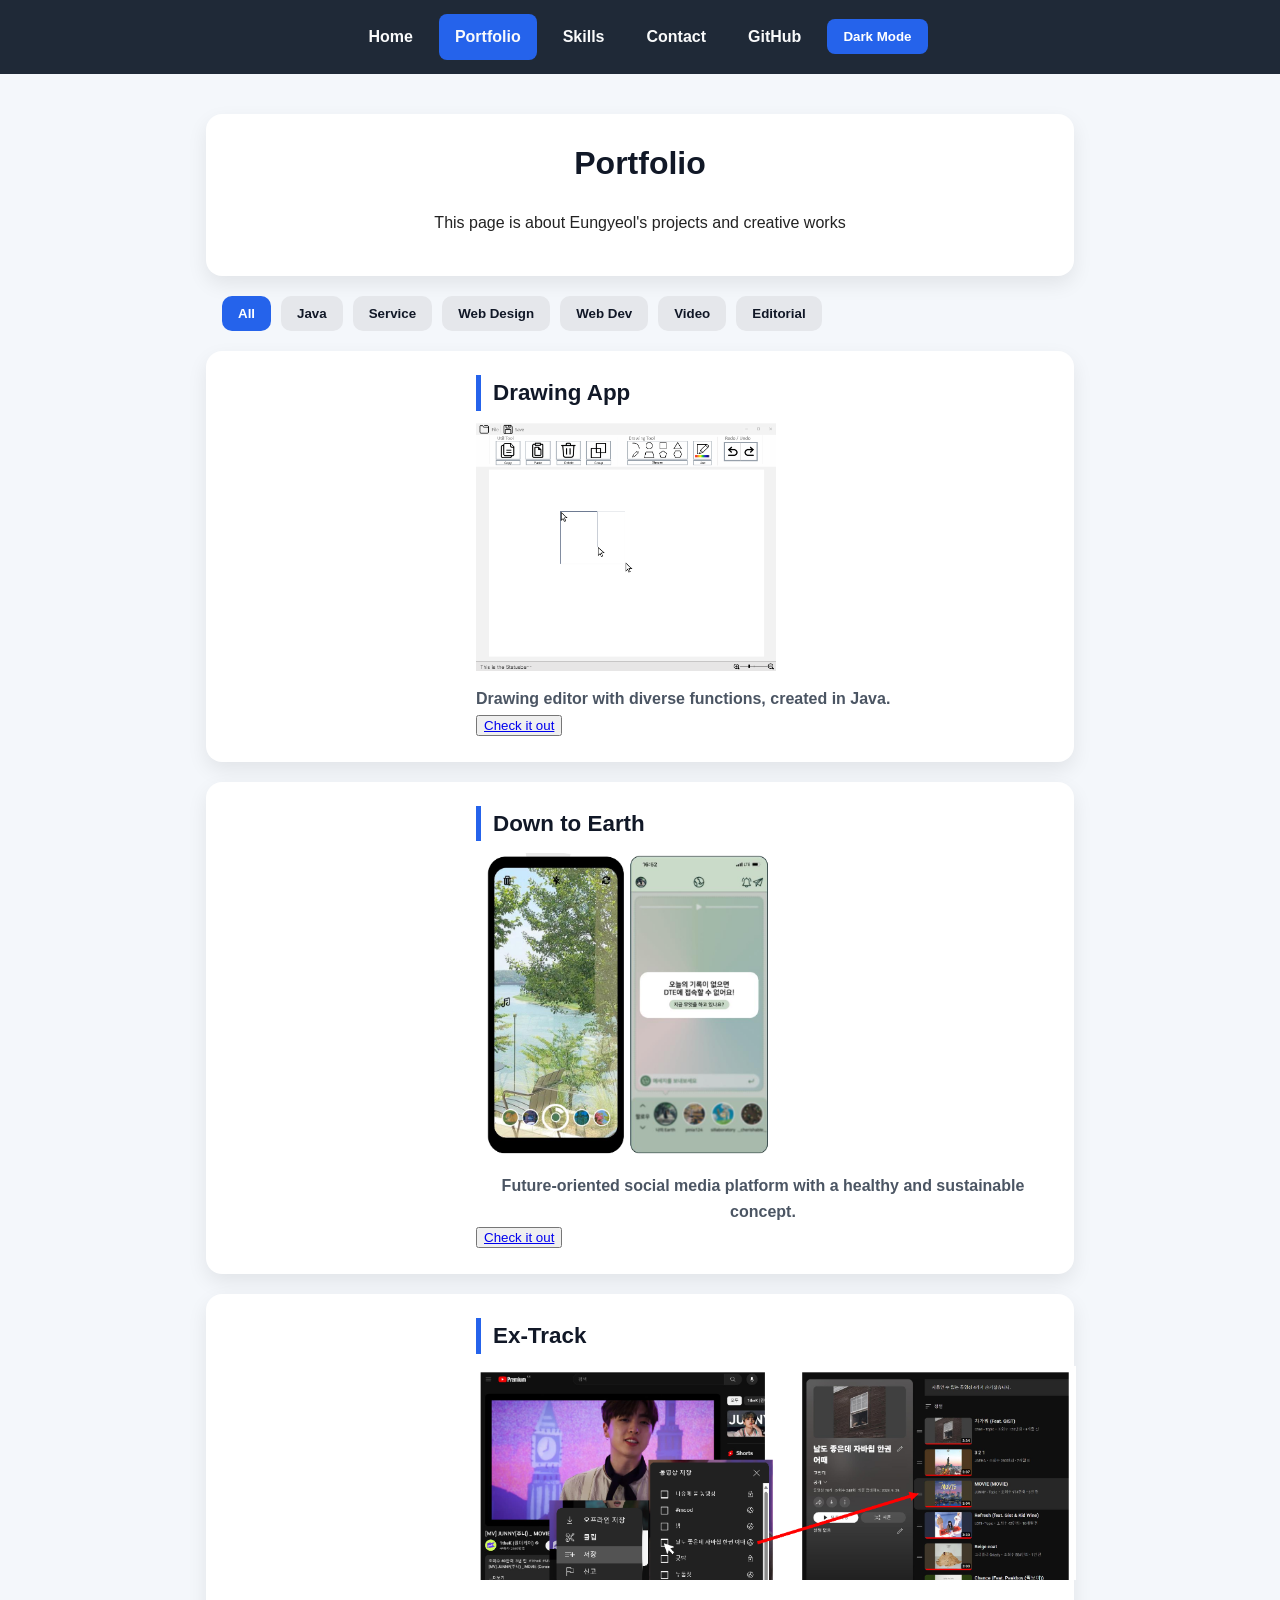
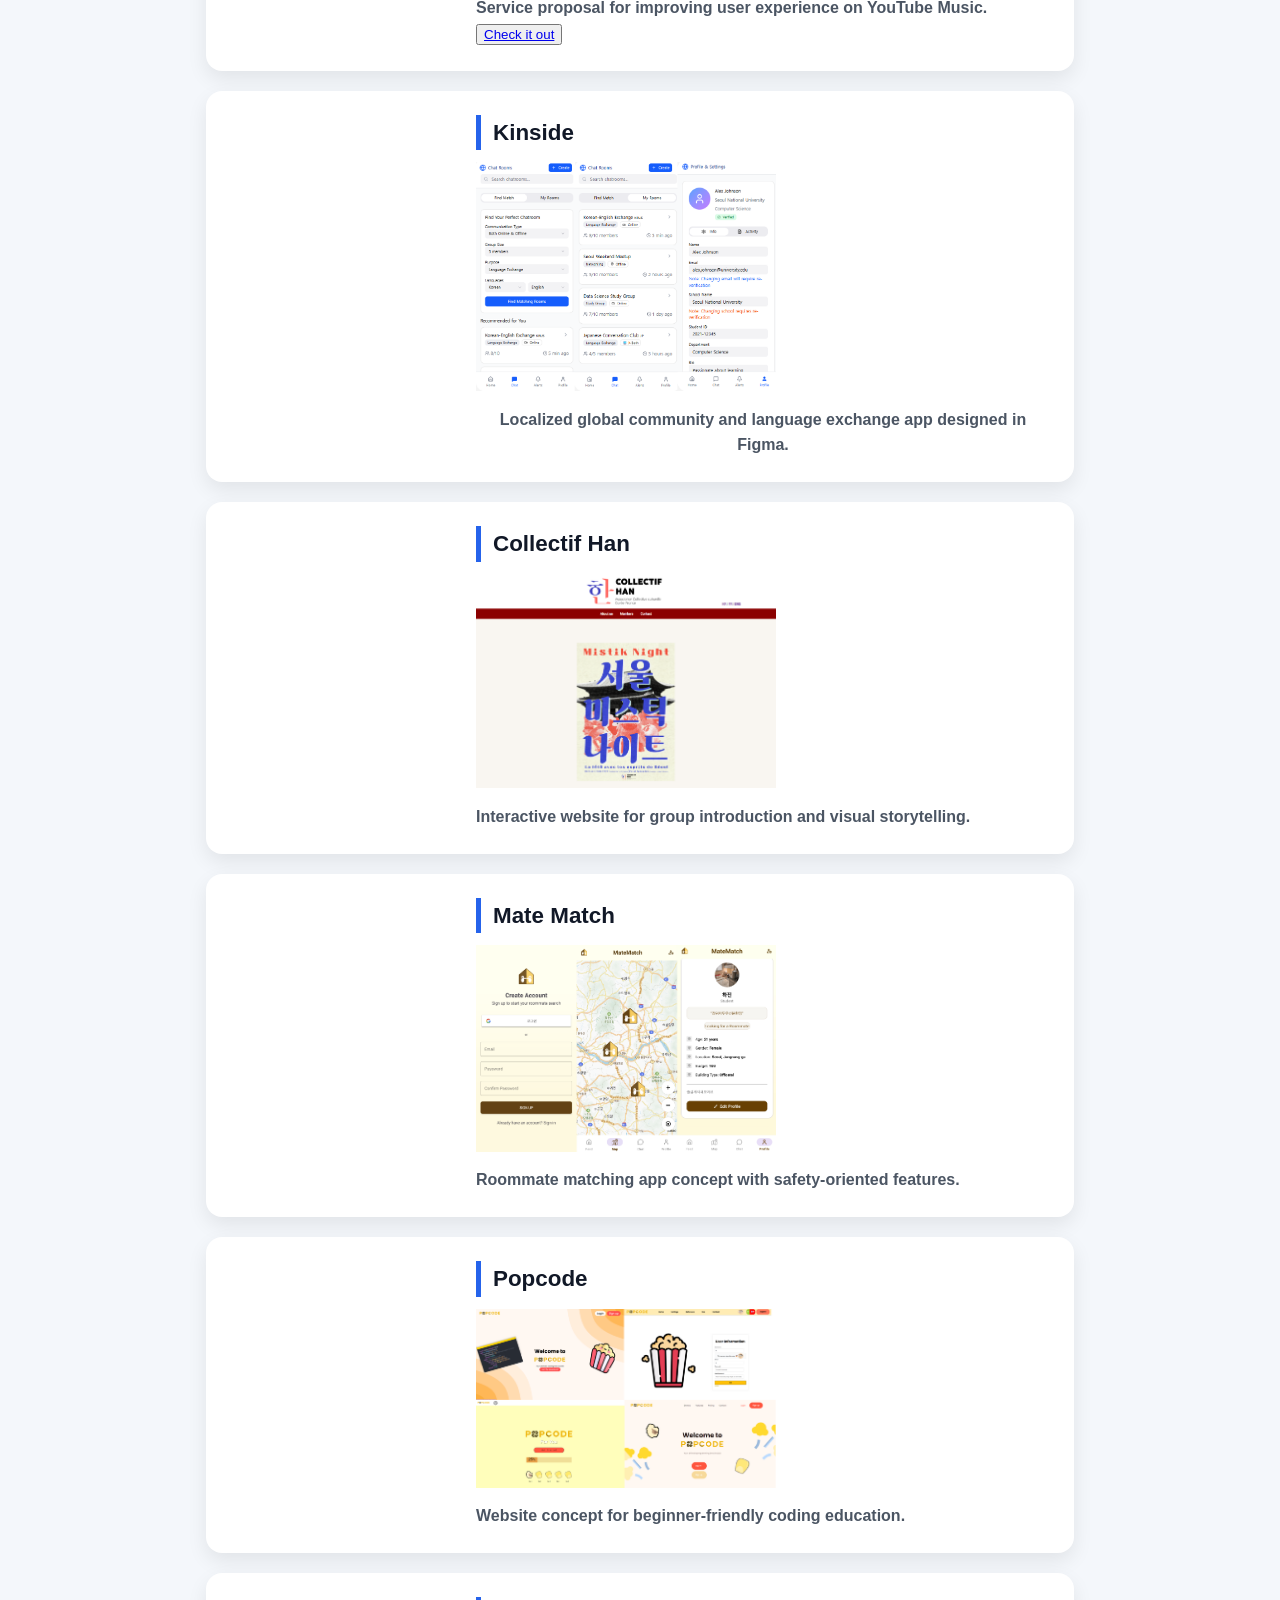
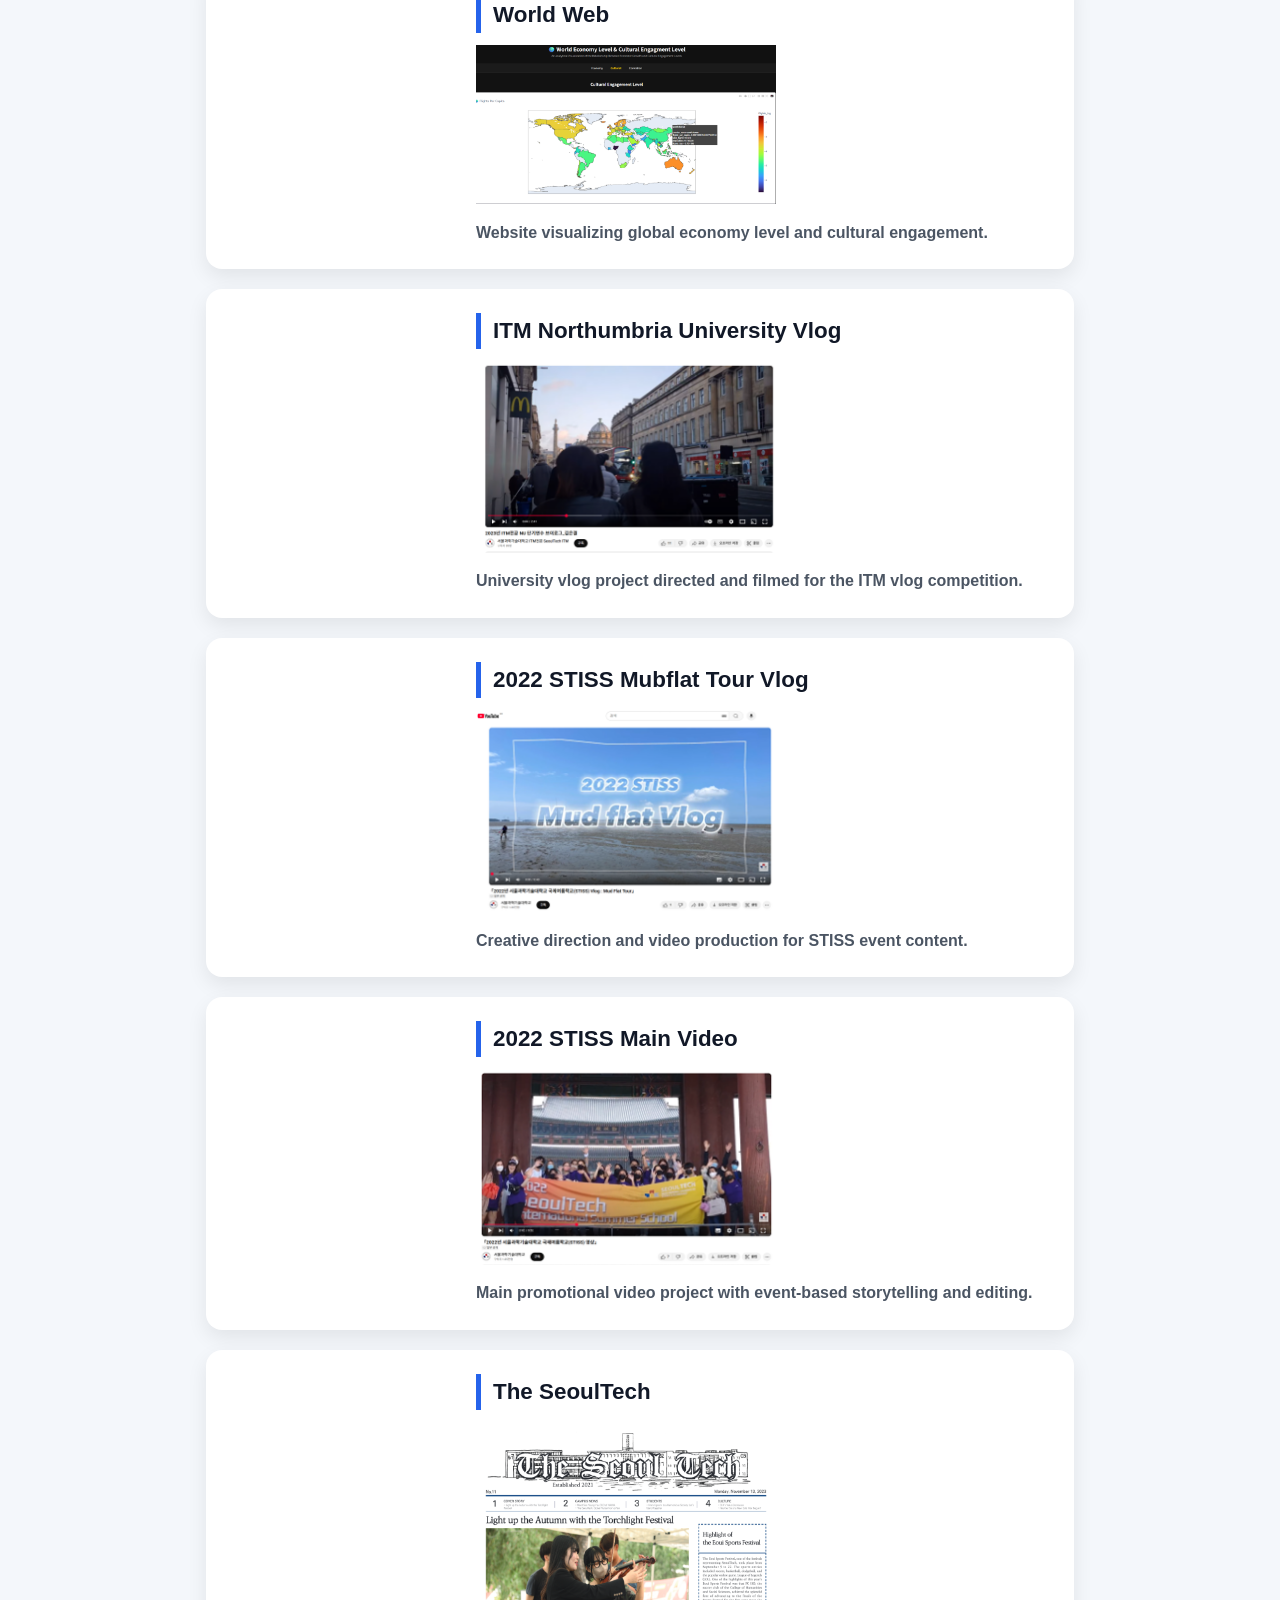
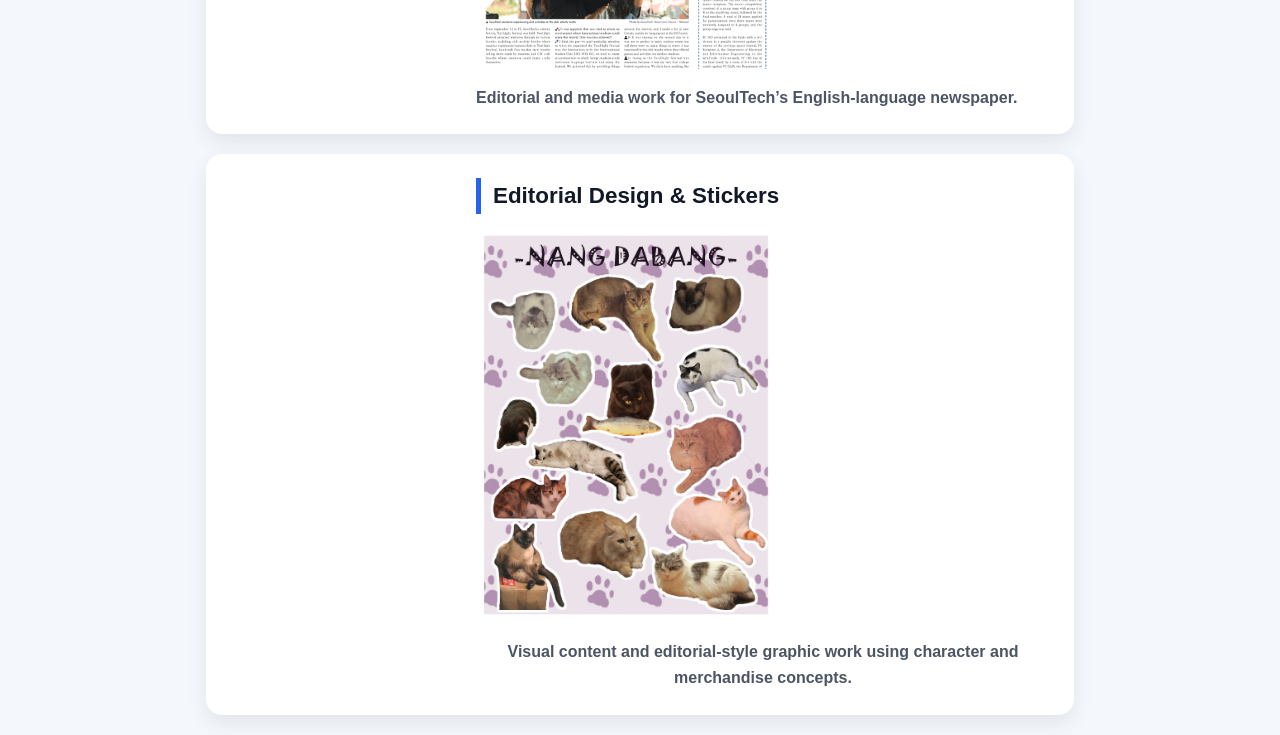
==== PortfolioPage.html @ 34ec1ff2 "local work dump" ====
<!DOCTYPE html>
<html lang="en">
<head>
  <meta charset="UTF-8">
  <meta name="viewport" content="width=device-width, initial-scale=1.0">
  <link rel="stylesheet" href="style/style_homepage.css">
  <title>Portfolio</title>
</head>
<body>
 
  <div class="topnav">
    <a href="index.html">Home</a>
    <a href="PortfolioPage.html" class="active">Portfolio</a>
    <a href="SkillPage.html">Skills</a>
    <a href="ContactPage.html">Contact</a>
    <a href="GitHubPage.html">GitHub</a>
    <button id="themeToggle" class="theme-toggle">Dark Mode</button>
  </div>

  <div class="accordion" id="accordionExample">
    <div class="accordion-ite">
      <h1 class="accordion-header">Portfolio</h1>
      <p>This page is about Eungyeol's projects and creative works</p>
    </div>

    <div class="filter-bar">
      <button class="filter-btn active-filter" data-filter="all">All</button>
      <button class="filter-btn" data-filter="java">Java</button>
      <button class="filter-btn" data-filter="service">Service</button>
      <button class="filter-btn" data-filter="webdesign">Web Design</button>
      <button class="filter-btn" data-filter="webdev">Web Dev</button>
      <button class="filter-btn" data-filter="video">Video</button>
      <button class="filter-btn" data-filter="editorial">Editorial</button>
    </div>

    <div class="accordion-item project-card" data-category="java">
      <h2 class="accordion-header">Drawing App</h2>
      <img src="images/drawingapp.png" alt="Drawing App preview" width="300">
      <div class="accordion-body">
        <strong>Drawing editor with diverse functions, created in Java.</strong>
      </div>
      <button>
        <a href="https://github.com/s21versurfer/HelloMyWorld/blob/main/Programming/DrawingEditor%20Beta3.zip" target="_blank">Check it out</a>
      </button>
    </div>

    <div class="accordion-item project-card" data-category="service">
      <h2 class="accordion-header">Down to Earth</h2>
      <img src="images/downtoearth.png" alt="Down to Earth preview" width="300">
      <div class="accordion-body">
        <strong>Future-oriented social media platform with a healthy and sustainable concept.</strong>
      </div>
      <button>
        <a href="https://github.com/s21versurfer/HelloMyWorld/blob/main/IT%20Service%20Competetion/Social%20Media%20Stadistics%20Thesis%20by%20Slidesgo.pdf" target="_blank">Check it out</a>
      </button>
    </div>

    <div class="accordion-item project-card" data-category="service">
      <h2 class="accordion-header">Ex-Track</h2>
      <img src="images/extract.png" alt="Ex-Track preview" width="600">
      <div class="accordion-body">
        <strong>Service proposal for improving user experience on YouTube Music.</strong>
      </div>
      <button>
        <a href="https://github.com/s21versurfer/HelloMyWorld/blob/main/IT%20Service%20Competetion/%ED%94%84%EB%A0%88%EC%A0%A0%ED%85%8C%EC%9D%B4%EC%85%98%201.pdf" target="_blank">Check it out</a>
      </button>
    </div>

    <div class="accordion-item project-card" data-category="webdesign">
      <h2 class="accordion-header">Kinside</h2>
      <img src="images/ki.png" alt="Kinside preview" width="300">
      <div class="accordion-body">
        <strong>Localized global community and language exchange app designed in Figma.</strong>
      </div>
    </div>

    <div class="accordion-item project-card" data-category="webdev">
      <h2 class="accordion-header">Collectif Han</h2>
      <img src="images/colhan.png" alt="Collectif Han preview" width="300">
      <div class="accordion-body">
        <strong>Interactive website for group introduction and visual storytelling.</strong>
      </div>
    </div>

    <div class="accordion-item project-card" data-category="webdev">
      <h2 class="accordion-header">Mate Match</h2>
      <img src="images/mm.png" alt="Mate Match preview" width="300">
      <div class="accordion-body">
        <strong>Roommate matching app concept with safety-oriented features.</strong>
      </div>
    </div>

    <div class="accordion-item project-card" data-category="webdev">
      <h2 class="accordion-header">Popcode</h2>
      <img src="images/po.png" alt="Popcode preview" width="300">
      <div class="accordion-body">
        <strong>Website concept for beginner-friendly coding education.</strong>
      </div>
    </div>

    <div class="accordion-item project-card" data-category="webdev">
      <h2 class="accordion-header">World Web</h2>
      <img src="images/wo.png" alt="World Web preview" width="300">
      <div class="accordion-body">
        <strong>Website visualizing global economy level and cultural engagement.</strong>
      </div>
    </div>

    <div class="accordion-item project-card" data-category="video">
      <h2 class="accordion-header">ITM Northumbria University Vlog</h2>
      <img src="images/nuvlog.png" alt="Northumbria vlog preview" width="300">
      <div class="accordion-body">
        <strong>University vlog project directed and filmed for the ITM vlog competition.</strong>
      </div>
    </div>

    <div class="accordion-item project-card" data-category="video">
      <h2 class="accordion-header">2022 STISS Mubflat Tour Vlog</h2>
      <img src="images/stiss1.png" alt="STISS vlog preview" width="300">
      <div class="accordion-body">
        <strong>Creative direction and video production for STISS event content.</strong>
      </div>
    </div>

    <div class="accordion-item project-card" data-category="video">
      <h2 class="accordion-header">2022 STISS Main Video</h2>
      <img src="images/stiss2.png" alt="STISS main video preview" width="300">
      <div class="accordion-body">
        <strong>Main promotional video project with event-based storytelling and editing.</strong>
      </div>
    </div>

    <div class="accordion-item project-card" data-category="editorial">
      <h2 class="accordion-header">The SeoulTech</h2>
      <img src="images/newspaper.png" alt="The SeoulTech newspaper preview" width="300">
      <div class="accordion-body">
        <strong>Editorial and media work for SeoulTech’s English-language newspaper.</strong>
      </div>
    </div>

    <div class="accordion-item project-card" data-category="editorial">
      <h2 class="accordion-header">Editorial Design & Stickers</h2>
      <img src="images/sticker1.png" alt="Sticker editorial design preview" width="300">
      <div class="accordion-body">
        <strong>Visual content and editorial-style graphic work using character and merchandise concepts.</strong>
      </div>
    </div>
  </div>

  <script src="script/main.js"></script>
  <script src="script/portfolio.js"></script>
</body>
</html>
---- style/style_homepage.css ----
/* 기본 설정 */
* {
  box-sizing: border-box;
}

body {
  margin: 0;
  font-family: Arial, Helvetica, sans-serif;
  line-height: 1.6;
  background: #f4f7fb;
  color: #222;

}

/* 상단 네비게이션 */
.topnav {
  display: flex;
  justify-content: center;
  align-items: center;
  flex-wrap: wrap;
  background-color: #1f2937;
  padding: 14px 10px;
  gap: 10px;
}

.topnav a {
  color: #f9fafb;
  text-decoration: none;
  padding: 10px 16px;
  border-radius: 8px;
  transition: background-color 0.3s ease, transform 0.2s ease;
  font-weight: 600;
}

.topnav a:hover {
  background-color: #374151;
  transform: translateY(-2px);
}

.topnav a.active {
  background-color: #2563eb;
}

/* 전체 콘텐츠 영역 */
.accordion {
  max-width: 900px;
  margin: 40px auto 20px;
  padding: 0 16px;
}

.accordion-ite {
  background: #ffffff;
  margin-bottom: 20px;
  padding: 24px;
  border-radius: 16px;
  box-shadow: 0 8px 20px rgba(0, 0, 0, 0.08);
  text-align: center;

}

/* 각 섹션 카드 */
.accordion-item {
  background: #ffffff;
  margin-bottom: 20px;
  padding: 24px;
  border-radius: 16px;
  box-shadow: 0 8px 20px rgba(0, 0, 0, 0.08);


}

/* 제목 */
.accordion-ite h1 {
  margin-top: 0;
  color: #111827;

}


.accordion-item h1,
.accordion-item h2 {
  margin-top: 0;
  color: #111827;
  margin-left: 30%;
}

.accordion-item h1 {
  font-size: 2rem;
  margin-bottom: 10px;
  text-align: center;
}

.accordion-ite img {
    height: 300px;
    text-align: center;
    align-items: center;
}

.accordion-item h2 {
  font-size: 1.4rem;
  margin-bottom: 12px;
  border-left: 5px solid #2563eb;
  padding-left: 12px;
  
}

/* 본문 */
.accordion-body {
  font-size: 1rem;
  color: #374151;


  
}

.accordion-body ul {
  margin: 10px 0 0;
  padding-left: 20px;
  margin-left: 31%;
}

.accordion-body li {
  margin-bottom: 8px;
  margin-left: 31%;
}

.accordion-body strong {
    margin-left: 30%;
}

.accordion-item img {
    margin-left: 30%;
}

.accordion-item button {
    margin-left: 30%;
}

/* 강조 문장 */
strong {
  display: inline-block;
  margin-top: 8px;
  color: #4b5563;
  text-align: center;
}

/* 버튼 영역 */
.button-group {
  max-width: 900px;
  margin: 20px auto 50px;
  padding: 0 16px;
  display: flex;
  gap: 12px;
  flex-wrap: wrap;
}

.button-group a {
  text-decoration: none;
}

.accordion-button {

  border: none;
  background-color: #2563eb;
  color: white;
  padding: 12px 20px;
  border-radius: 10px;
  font-size: 1rem;
  font-weight: bold;
  cursor: pointer;
  transition: background-color 0.3s ease, transform 0.2s ease;
}

.bottom {
    text-align: center;
}


.accordion-button:hover {
  background-color: #1d4ed8;
  transform: translateY(-2px);
}

/* 마지막 감사 문구 */
.footer-text {
  max-width: 900px;
  margin: 0 auto 50px;
  padding: 0 16px;
  text-align: center;
  color: #6b7280;
  font-size: 1rem;
}

/* 반응형: 0 ~ 480px */
@media (max-width: 480px) {
  .topnav {
    flex-direction: column;
    align-items: stretch;
  }

  .topnav a {
    text-align: center;
  }

  .accordion-item {
    padding: 18px;
  }

  .accordion-item h1 {
    font-size: 1.6rem;
  }

  .accordion-item h2 {
    font-size: 1.2rem;
  }

  .accordion-button {
    width: 100%;
  }

  .button-group {
    flex-direction: column;
  }
}

/* 반응형: 481 ~ 768px */
@media (min-width: 481px) and (max-width: 768px) {
  .accordion-item {
    padding: 22px;
  }

  .accordion-item h1 {
    font-size: 1.8rem;
  }

  .accordion-item h2 {
    font-size: 1.3rem;
  }
}

/* 반응형: 769px 이상 */
@media (min-width: 769px) {
  .accordion-item h1 {
    font-size: 2.2rem;
  }
}

/* 게이지 바 전체 */
.skill-bar {
  margin: 10px auto;
  width: 830px;
  height: 20px;
  background-color: #dbeafe; /* 연한 파랑 */
  border-radius: 10px;
  overflow: hidden;
}

/* 채워지는 부분 */
.skill-fill {
  height: 100%;
  background: linear-gradient(90deg, #2563eb, #3b82f6);
  color: white;
  text-align: center;
  font-size: 0.85rem;
  line-height: 20px;
  border-radius: 10px;
}

.accordion-header img {
  margin-left:10px;
  margin-bottom:-5px;
}

.theme-toggle {
  border: none;
  background-color: #2563eb;
  color: white;
  padding: 10px 16px;
  border-radius: 8px;
  font-weight: 600;
  cursor: pointer;
}

.theme-toggle:hover {
  background-color: #1d4ed8;
}

body.dark-mode {
  background: #111827;
  color: #f9fafb;
}

body.dark-mode .accordion-ite,
body.dark-mode .accordion-item {
  background: #1f2937;
  color: #f9fafb;
  box-shadow: 0 8px 20px rgba(255, 255, 255, 0.05);
}

body.dark-mode .accordion-item h1,
body.dark-mode .accordion-item h2,
body.dark-mode .accordion-ite h1,
body.dark-mode strong,
body.dark-mode .accordion-body,
body.dark-mode p,
body.dark-mode li {
  color: #f9fafb;
}

.filter-bar {
  max-width: 900px;
  margin: 0 auto 20px;
  padding: 0 16px;
  display: flex;
  gap: 10px;
  flex-wrap: wrap;
}

.filter-btn {
  border: none;
  background-color: #e5e7eb;
  color: #111827;
  padding: 10px 16px;
  border-radius: 10px;
  cursor: pointer;
  font-weight: bold;
}

.filter-btn:hover {
  transform: translateY(-2px);
}

.active-filter {
  background-color: #2563eb;
  color: white;
}

.github-profile {
  margin-top: 20px;
}

.profile-card {
  display: flex;
  gap: 24px;
  align-items: center;
  flex-wrap: wrap;
}

.github-avatar {
  width: 140px;
  height: 140px;
  border-radius: 50%;
  object-fit: cover;
}

.profile-info {
  flex: 1;
  min-width: 240px;
}

.repo-status {
  margin-bottom: 20px;
  color: #6b7280;
}

.repo-grid {
  display: grid;
  grid-template-columns: repeat(auto-fit, minmax(240px, 1fr));
  gap: 20px;
}

.repo-card {
  background: #f9fafb;
  border: 1px solid #dbeafe;
  border-radius: 14px;
  padding: 18px;
  box-shadow: 0 4px 10px rgba(0, 0, 0, 0.04);
}

.repo-card h3 {
  margin-top: 0;
  color: #111827;
}

.repo-link {
  display: inline-block;
  margin-top: 10px;
  text-decoration: none;
  color: #2563eb;
  font-weight: bold;
}

.error-text {
  color: #dc2626;
  font-weight: bold;
}

body.dark-mode .repo-card {
  background: #111827;
  border: 1px solid #374151;
}

body.dark-mode .repo-card h3,
body.dark-mode .repo-card p,
body.dark-mode .repo-link {
  color: #f9fafb;
}

@media (max-width: 480px) {
  .profile-card {
    flex-direction: column;
    align-items: flex-start;
  }

  .theme-toggle {
    width: 100%;
  }
}
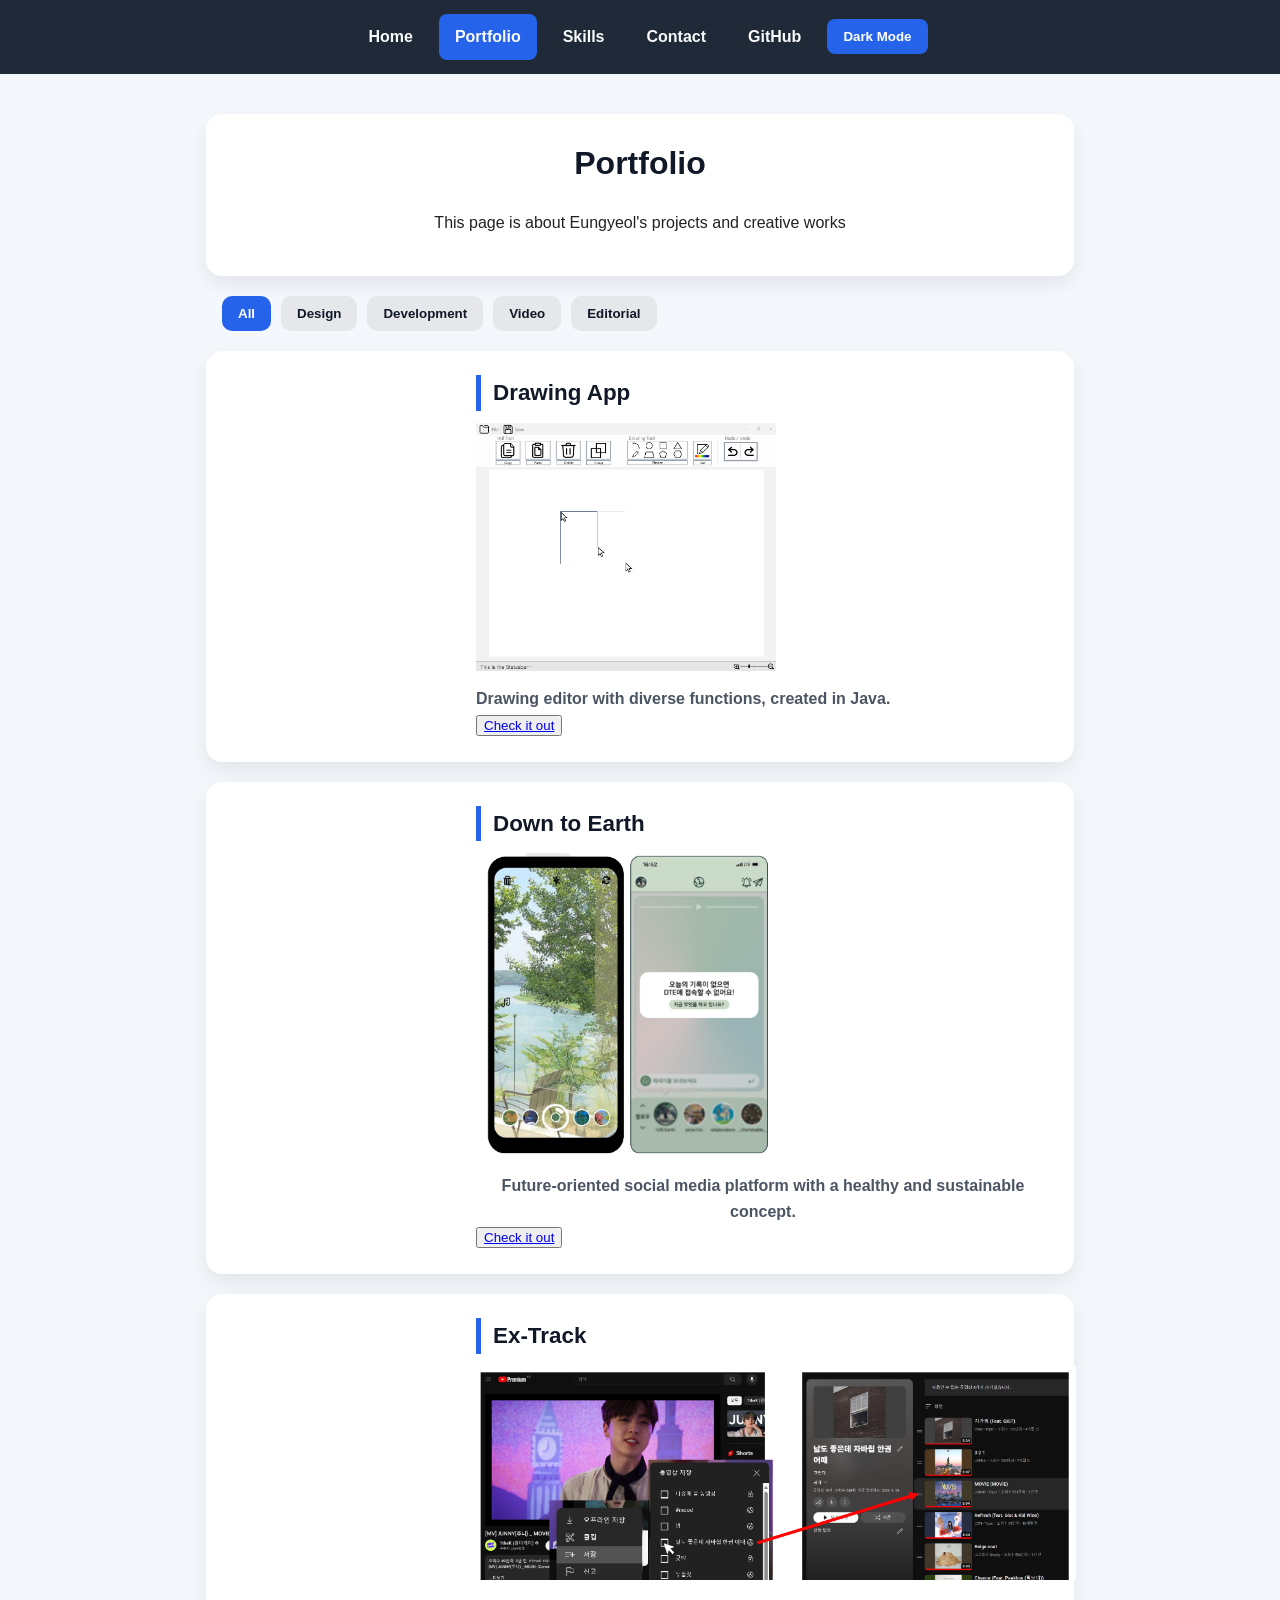
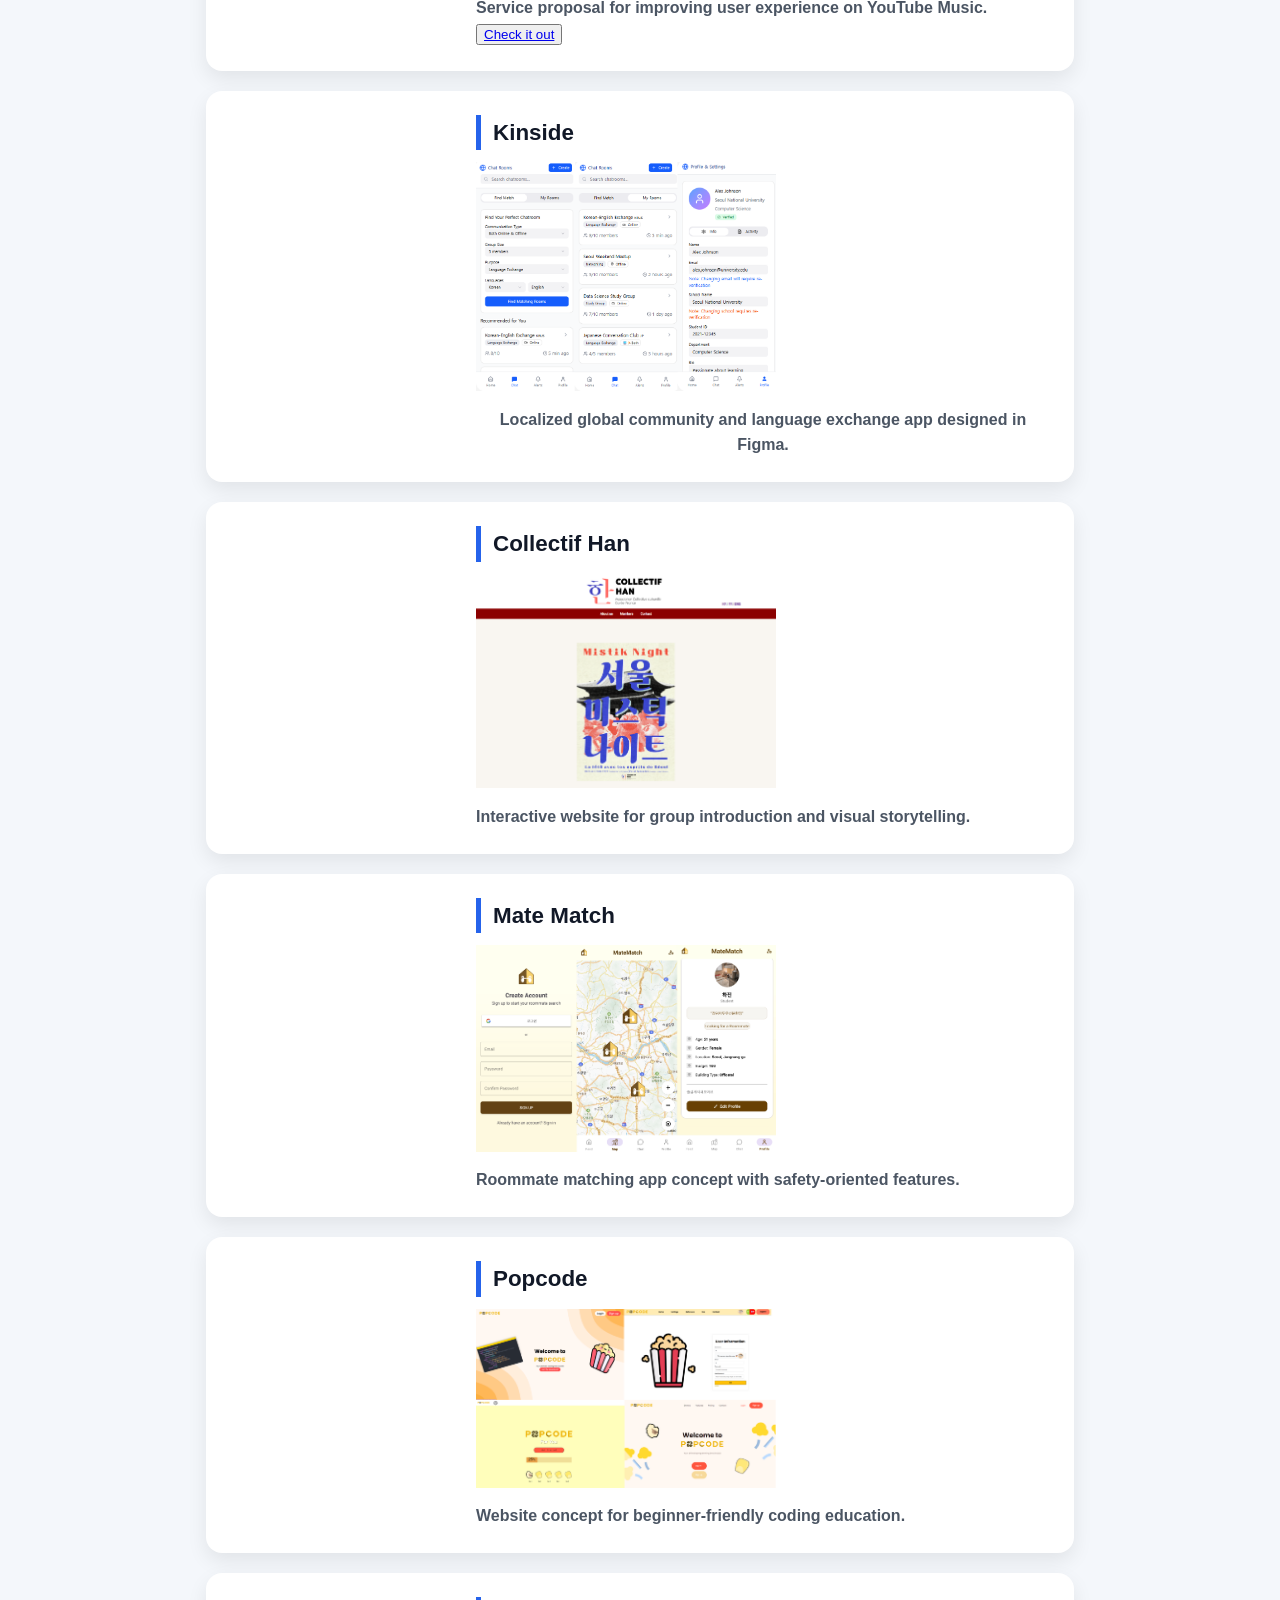
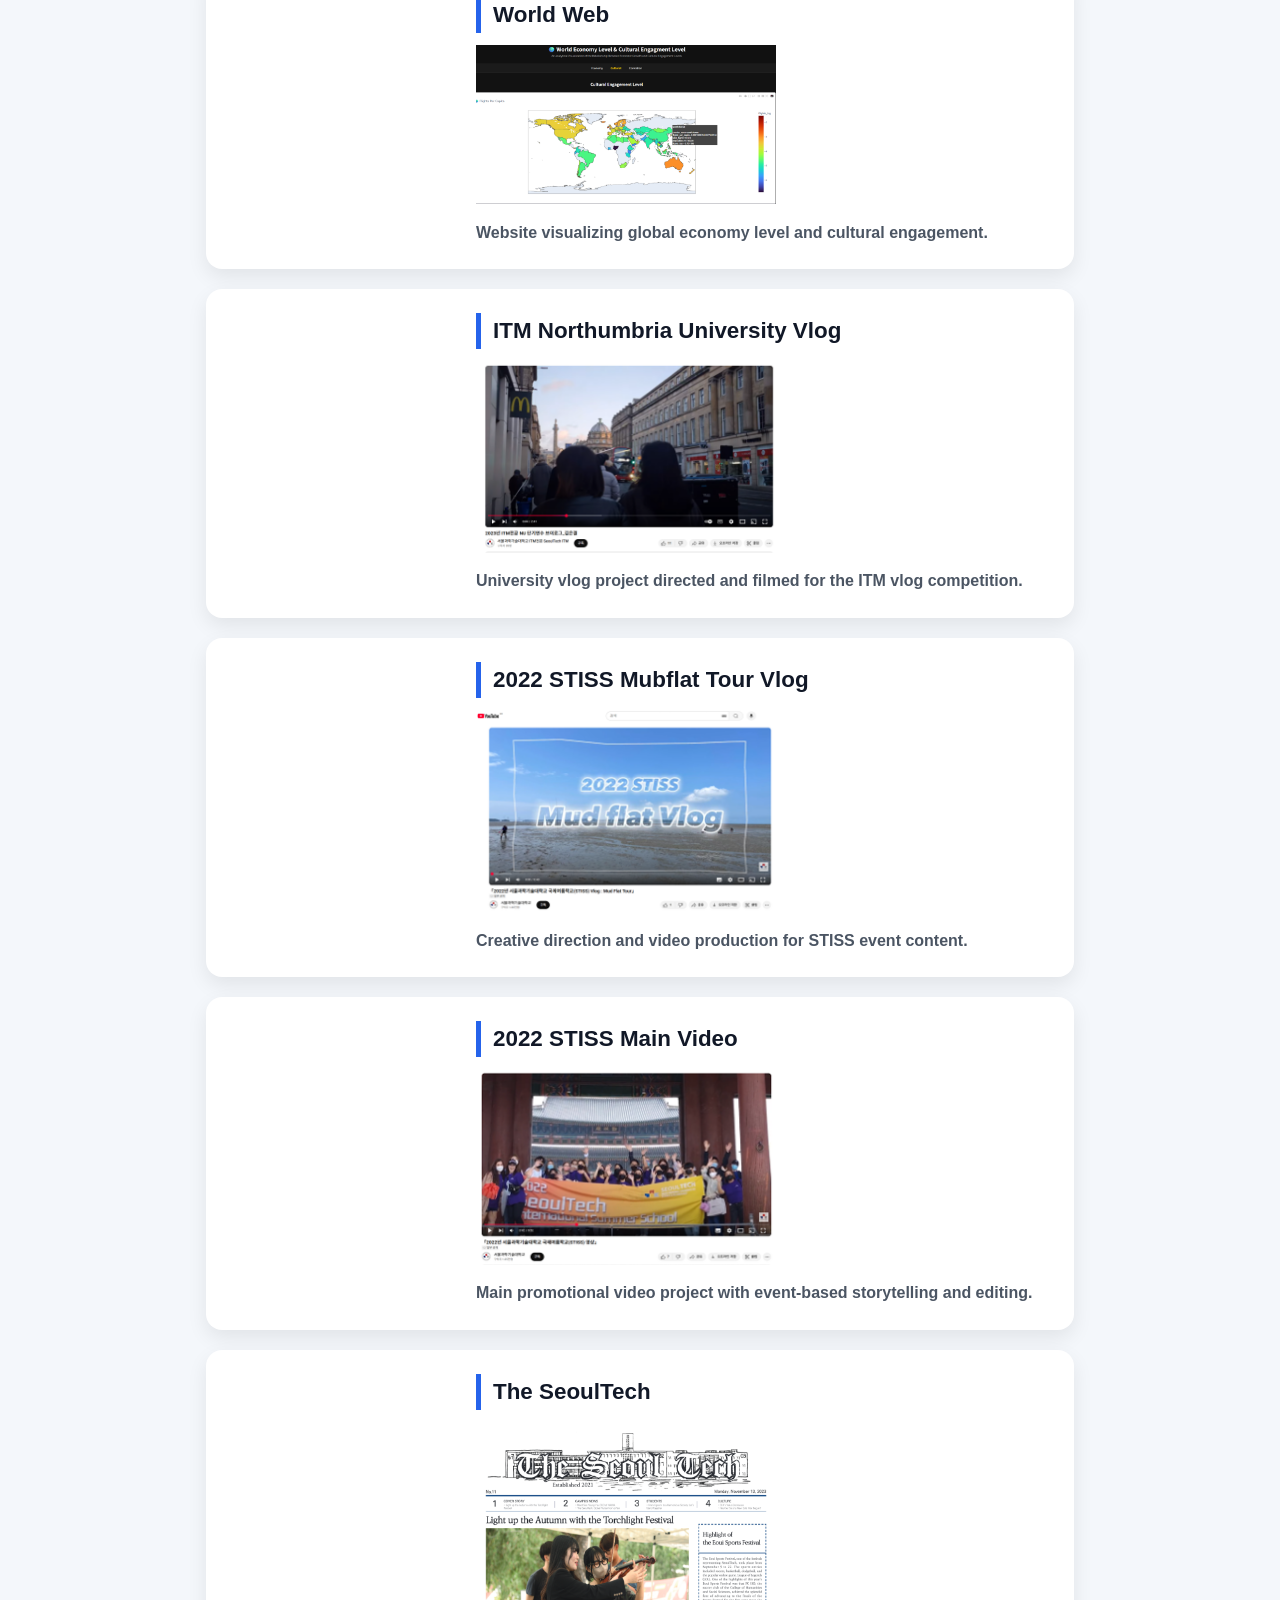
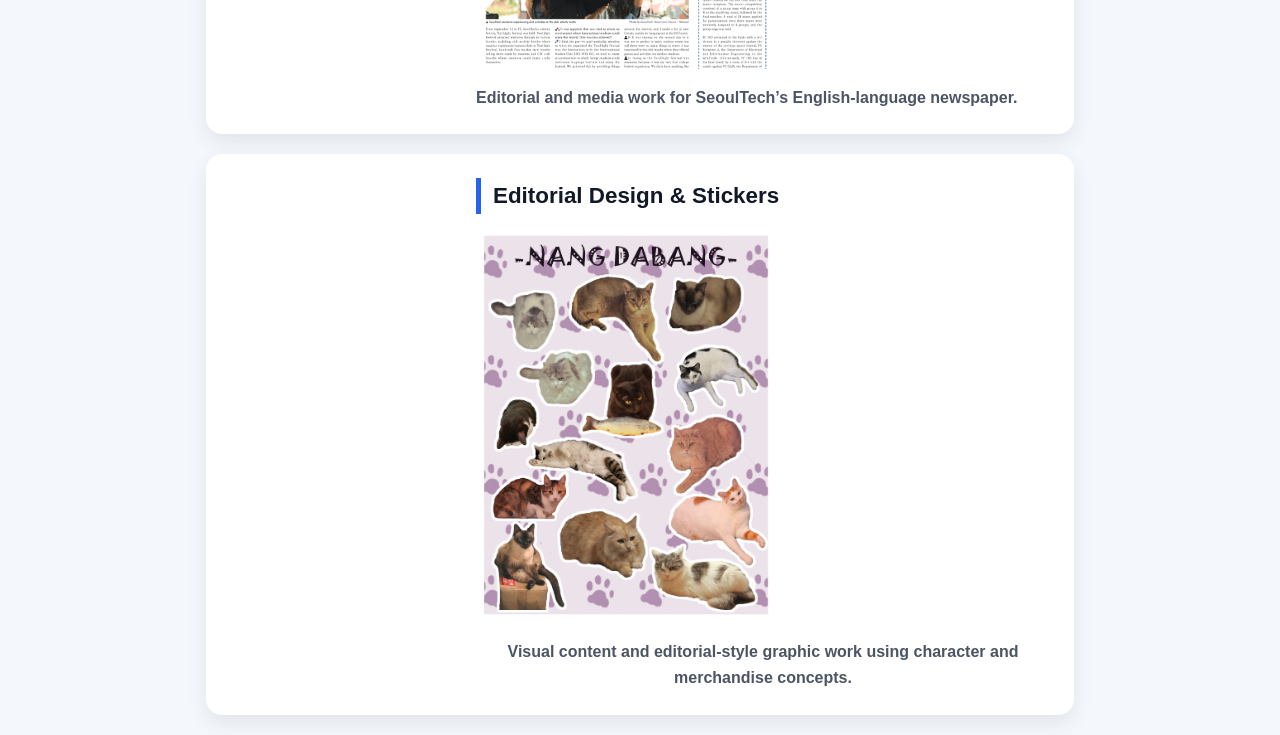
==== commit 616ca49d: "sorting" ====
--- a/PortfolioPage.html
+++ b/PortfolioPage.html
@@ -25,15 +25,14 @@
 
     <div class="filter-bar">
       <button class="filter-btn active-filter" data-filter="all">All</button>
-      <button class="filter-btn" data-filter="java">Java</button>
-      <button class="filter-btn" data-filter="service">Service</button>
-      <button class="filter-btn" data-filter="webdesign">Web Design</button>
-      <button class="filter-btn" data-filter="webdev">Web Dev</button>
+
+      <button class="filter-btn" data-filter="webdesign">Design</button>
+      <button class="filter-btn" data-filter="webdev">Development</button>
       <button class="filter-btn" data-filter="video">Video</button>
       <button class="filter-btn" data-filter="editorial">Editorial</button>
     </div>
 
-    <div class="accordion-item project-card" data-category="java">
+    <div class="accordion-item project-card" data-category="webdev">
       <h2 class="accordion-header">Drawing App</h2>
       <img src="images/drawingapp.png" alt="Drawing App preview" width="300">
       <div class="accordion-body">
@@ -44,7 +43,7 @@
       </button>
     </div>
 
-    <div class="accordion-item project-card" data-category="service">
+    <div class="accordion-item project-card" data-category="webdesign">
       <h2 class="accordion-header">Down to Earth</h2>
       <img src="images/downtoearth.png" alt="Down to Earth preview" width="300">
       <div class="accordion-body">
@@ -55,7 +54,7 @@
       </button>
     </div>
 
-    <div class="accordion-item project-card" data-category="service">
+    <div class="accordion-item project-card" data-category="webdesign">
       <h2 class="accordion-header">Ex-Track</h2>
       <img src="images/extract.png" alt="Ex-Track preview" width="600">
       <div class="accordion-body">
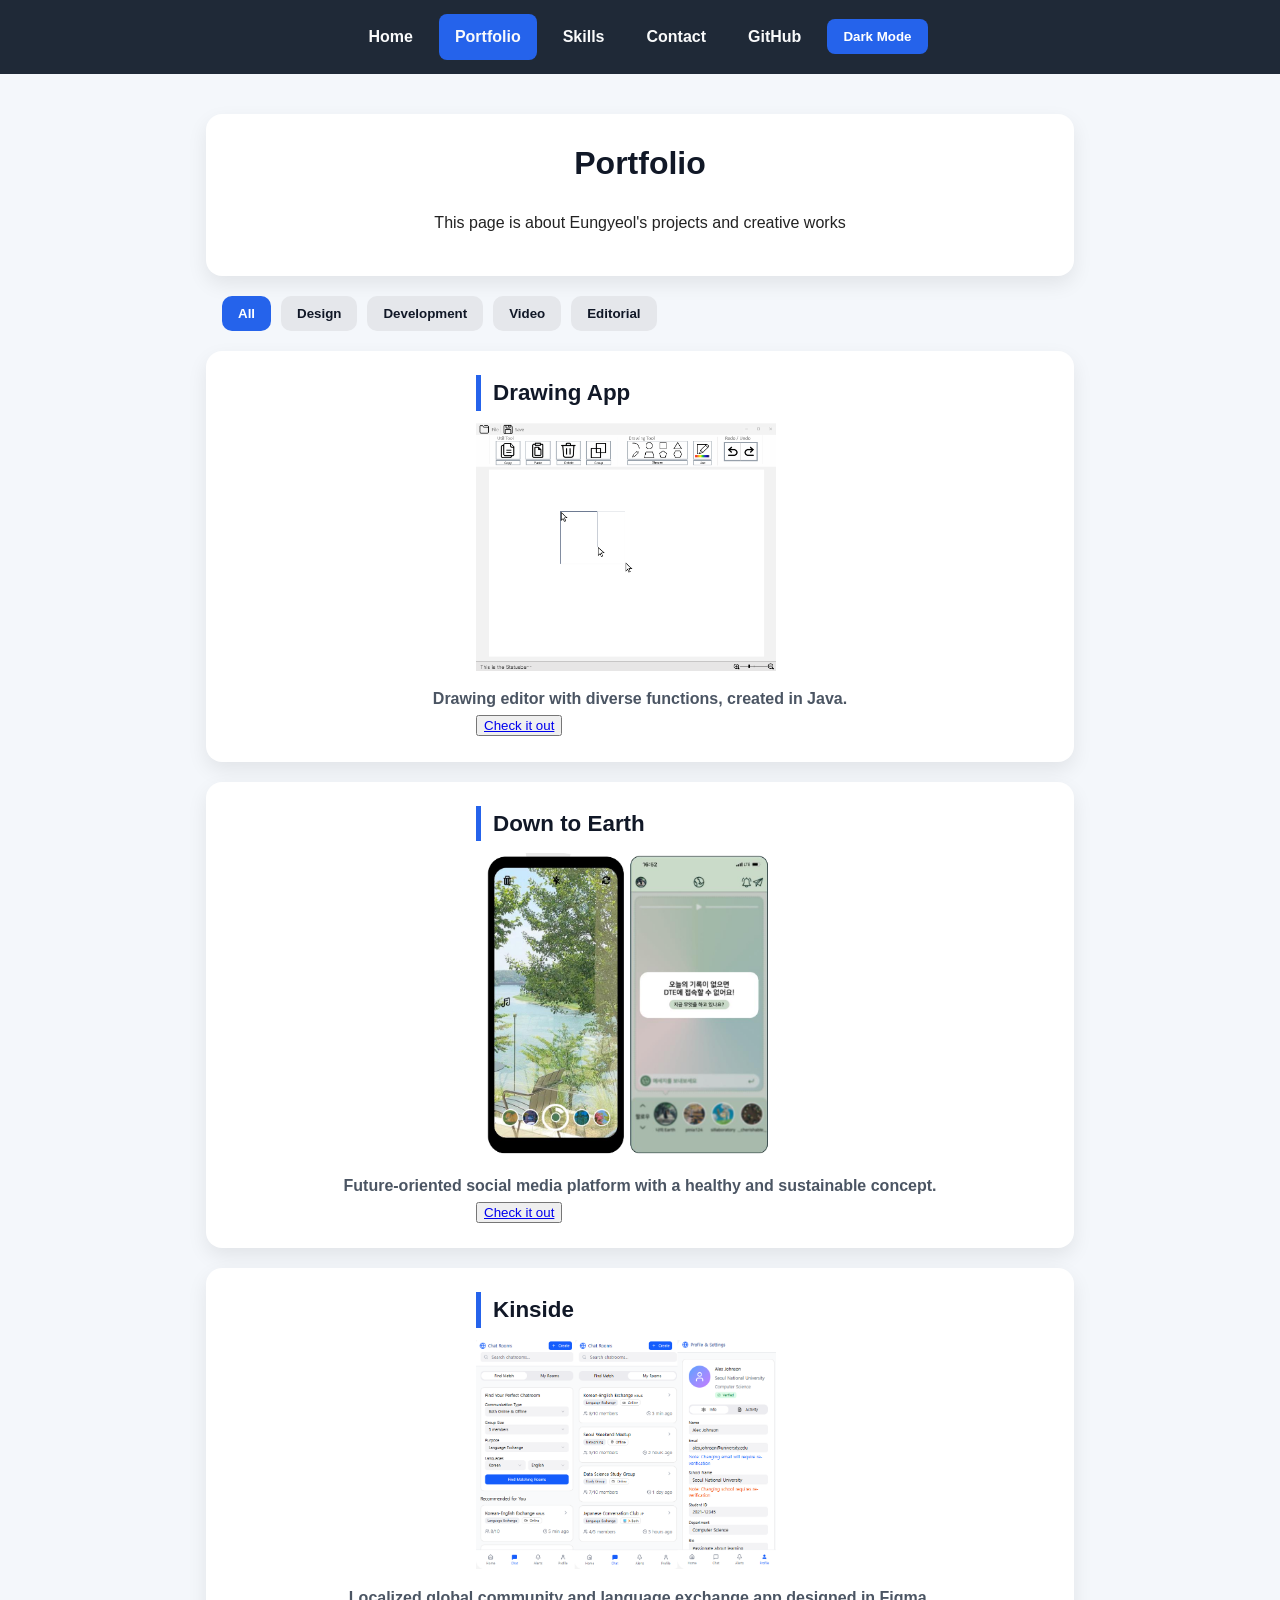
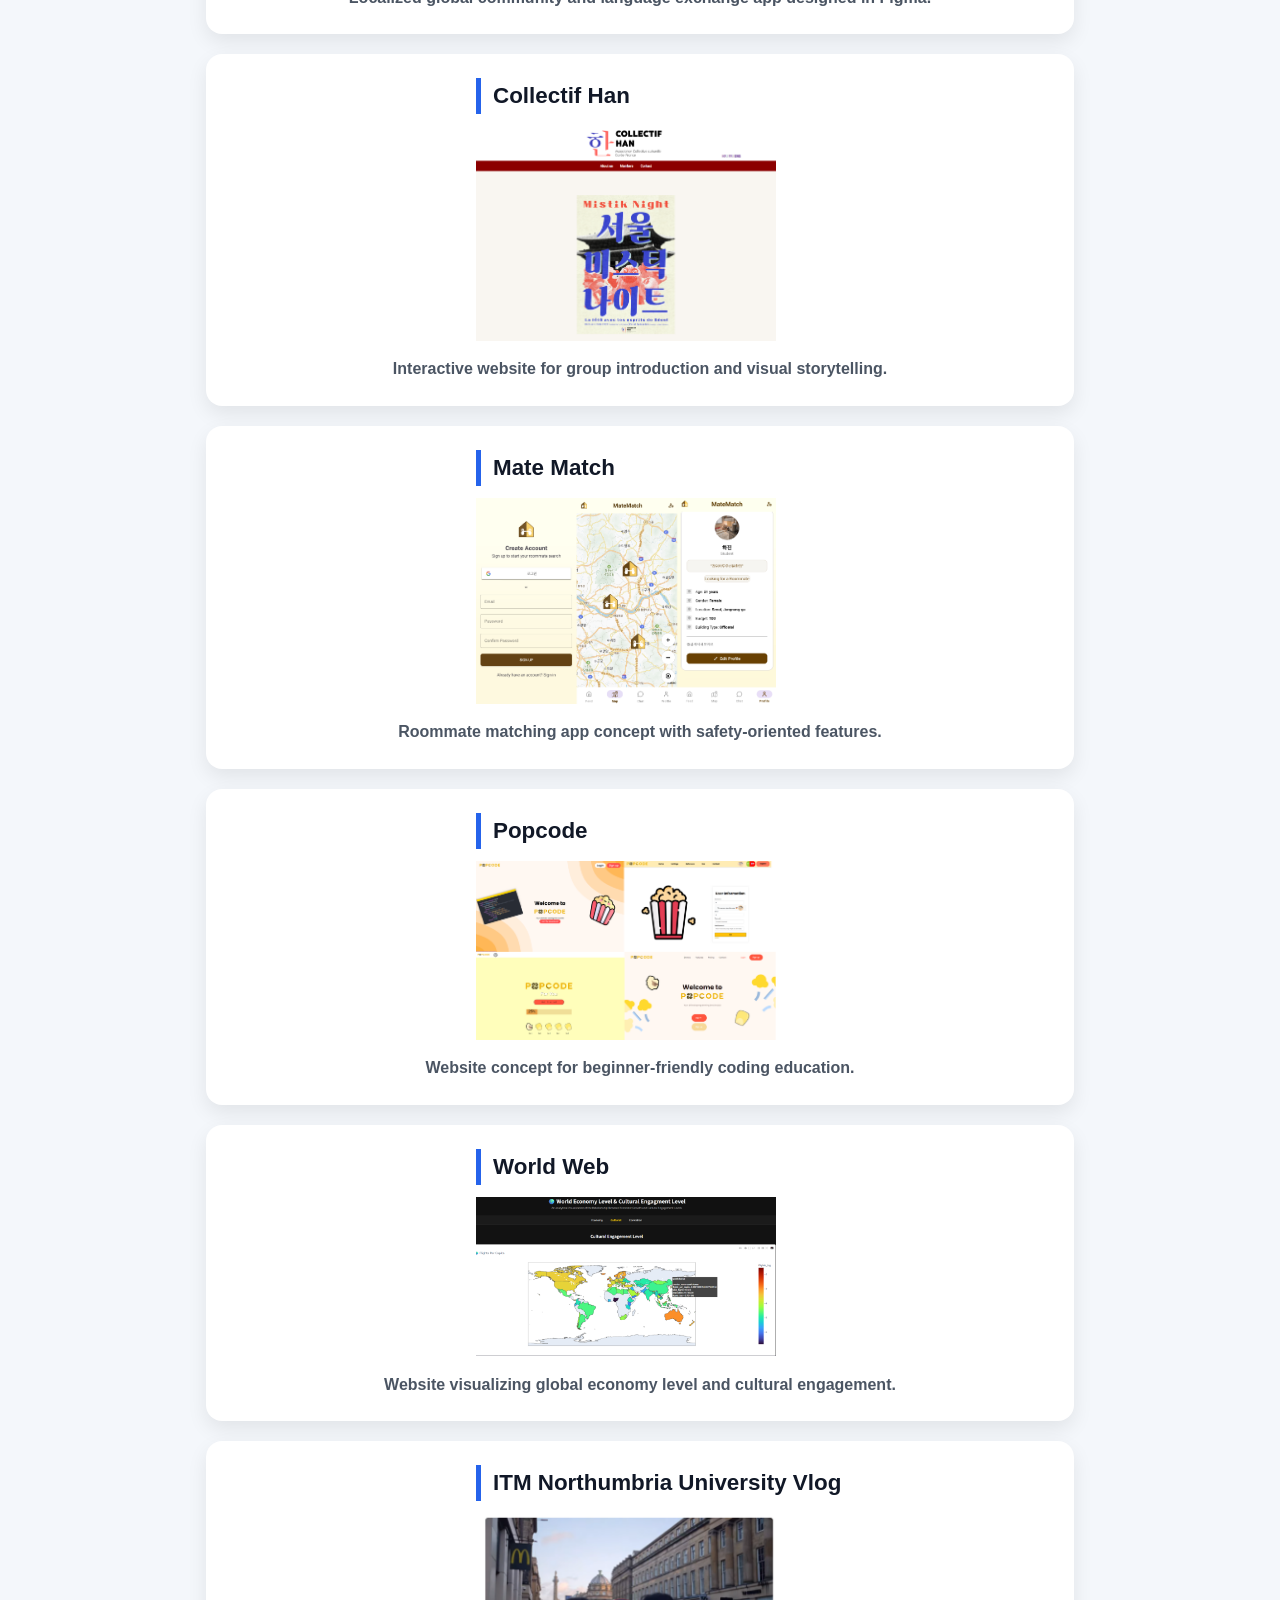
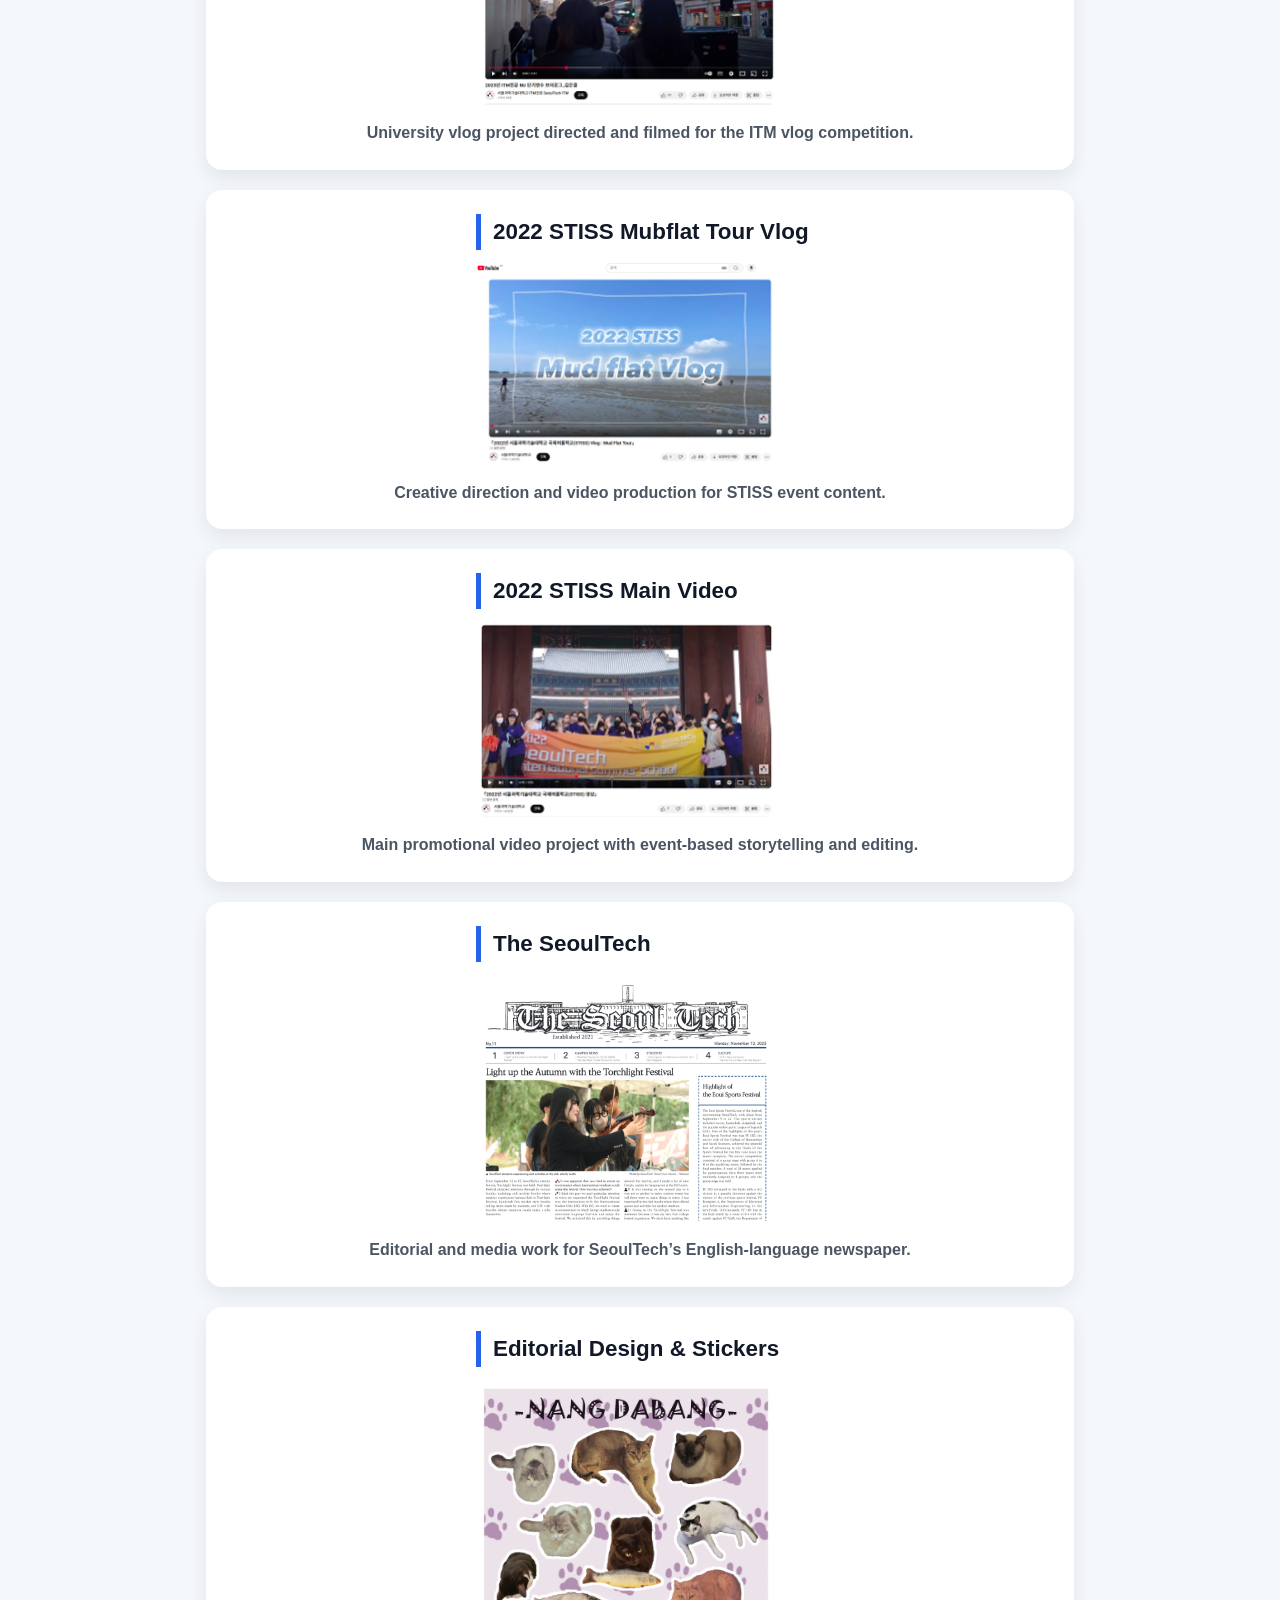
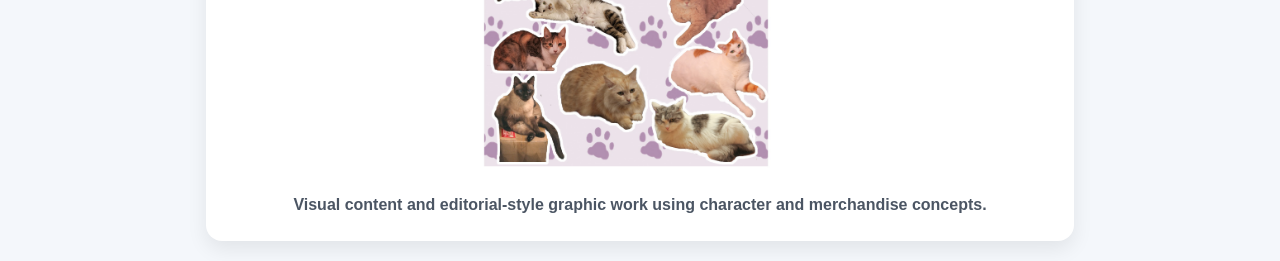
==== commit 2ac62409: "nav" ====
--- a/PortfolioPage.html
+++ b/PortfolioPage.html
@@ -54,16 +54,6 @@
       </button>
     </div>
 
-    <div class="accordion-item project-card" data-category="webdesign">
-      <h2 class="accordion-header">Ex-Track</h2>
-      <img src="images/extract.png" alt="Ex-Track preview" width="600">
-      <div class="accordion-body">
-        <strong>Service proposal for improving user experience on YouTube Music.</strong>
-      </div>
-      <button>
-        <a href="https://github.com/s21versurfer/HelloMyWorld/blob/main/IT%20Service%20Competetion/%ED%94%84%EB%A0%88%EC%A0%A0%ED%85%8C%EC%9D%B4%EC%85%98%201.pdf" target="_blank">Check it out</a>
-      </button>
-    </div>
 
     <div class="accordion-item project-card" data-category="webdesign">
       <h2 class="accordion-header">Kinside</h2>
--- a/style/style_homepage.css
+++ b/style/style_homepage.css
@@ -116,7 +116,8 @@
 .accordion-body ul {
   margin: 10px 0 0;
   padding-left: 20px;
-  margin-left: 31%;
+  margin-left: 3%;
+
 }
 
 .accordion-body li {
@@ -124,8 +125,11 @@
   margin-left: 31%;
 }
 
-.accordion-body strong {
-    margin-left: 30%;
+.accordion-item strong {
+      display: block;
+    text-align: center;
+    align-items: center;
+
 }
 
 .accordion-item img {
